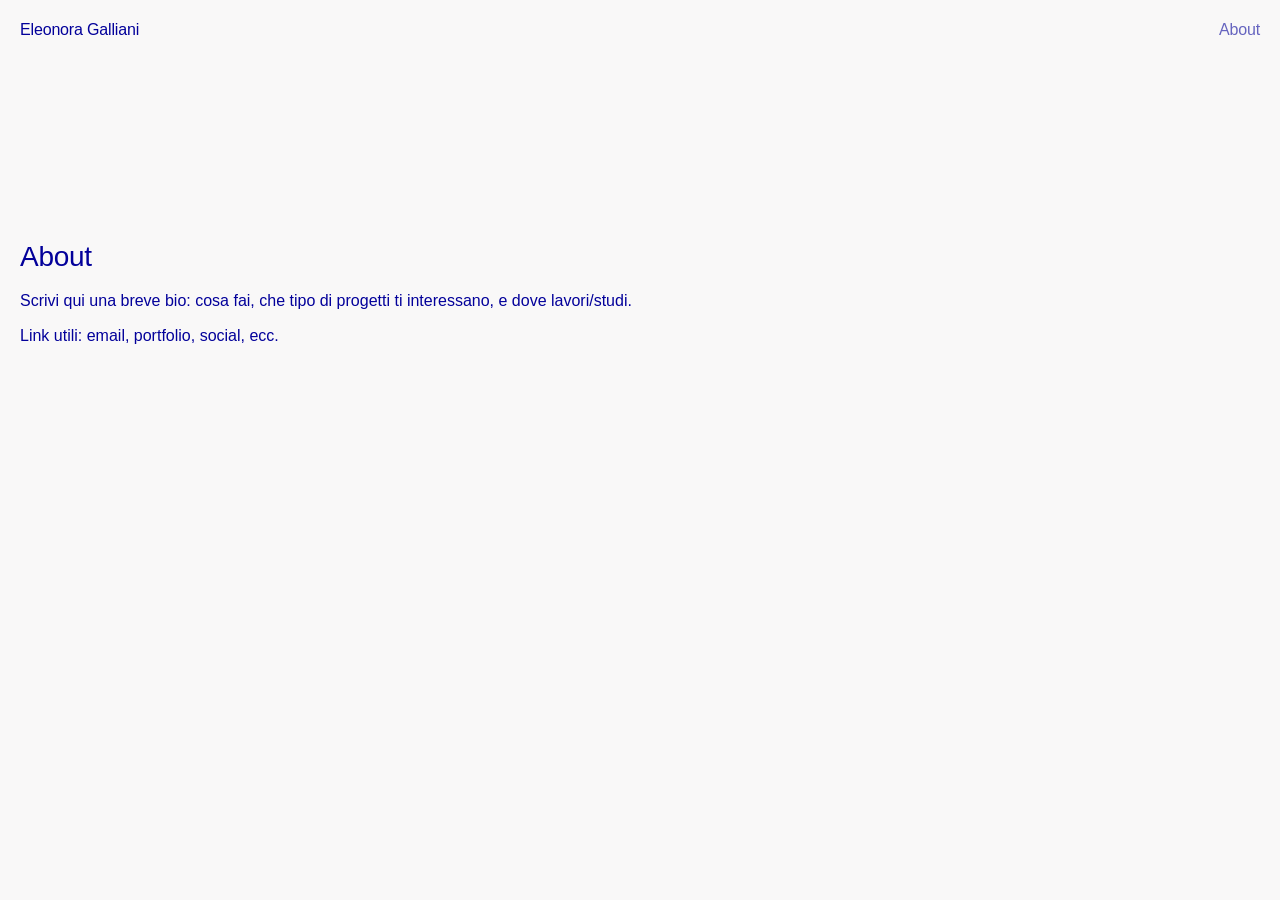
==== about.html @ bce44f4c "primo upload sito" ====
<!DOCTYPE html>
<html lang="it">
<head>
  <meta charset="UTF-8" />
  <meta name="viewport" content="width=device-width, initial-scale=1.0" />
  <title>About — Eleonora Galliani</title>

  <!-- Switzer (Fontshare) -->
  <link rel="preconnect" href="https://fonts.cdnfonts.com" />
  <link href="https://fonts.cdnfonts.com/css/switzer" rel="stylesheet" />

  <link rel="stylesheet" href="css/global.css" />
  <link rel="stylesheet" href="css/about.css" />
</head>

<body class="about">

<header class="site-header reveal">
  <nav class="site-nav">
    <div class="site-left">
      <a class="site-name" href="index.html">Eleonora Galliani</a>
      <a class="site-projects" href="index.html" data-exit="home">← All projects</a>
    </div>
    <a class="site-about is-muted" href="about.html">About</a>
  </nav>
</header>

  <main class="about page">
    <div class="about-content">
      <h1 class="about-title reveal" style="--delay:0ms">About</h1>
      <p class="about-text reveal" style="--delay:80ms">
        Scrivi qui una breve bio: cosa fai, che tipo di progetti ti interessano, e dove lavori/studi.
      </p>
      <p class="about-text reveal" style="--delay:160ms">
        Link utili: email, portfolio, social, ecc.
      </p>
    </div>
  </main>

  <script src="js/about.js"></script>

</body>
</html>
---- css/global.css ----
/* =========================
   GLOBAL
   - tokens (colors/type/layout)
   - base reset
   - page themes
   - header
   - utilities (reveal)
   ========================= */

:root{
  /* Typography */
  --font: "Switzer", -apple-system, BlinkMacSystemFont, "Segoe UI", Roboto, Helvetica, Arial, sans-serif;

  /* Project palettes */
  --p1-bg: rgb(227, 244, 200);
  --p1-text: rgb(30, 110, 19);
  --p1-muted: rgba(30,110,19,0.60);

  --p2-bg: rgb(85, 6, 27);
  --p2-text: rgb(183, 151, 242);
  --p2-muted: rgba(183,151,242,0.60);

  --p3-bg: rgb(255, 206, 238);
  --p3-text: rgb(255, 97, 35);
  --p3-muted: rgba(255, 97, 35,0.60);

  --p4-bg: rgb(168, 217, 255);
  --p4-text: rgb(215, 20, 13);
  --p4-muted: rgba(215, 20 ,13,0.60);

  --p5-bg: rgb(253, 238, 105);
  --p5-text: rgb(51, 137, 224);
  --p5-muted: rgba(51, 137, 224,0.60);

  --p6-bg: rgb(118, 209, 211);
  --p6-text: rgb(16, 0, 164);
  --p6-muted: rgba(16, 0, 164,0.60);

  --p8-bg: rgb(19, 2, 61);
  --p8-text: rgb(218, 129, 165);
  --p8-muted: rgba(218, 129, 165,0.60);

  --p9-bg: rgb(189, 239, 98);
  --p9-text: rgb(86, 43, 21);
  --p9-muted: rgba(86,43,21,0.60);

  --p10-bg: rgb(255, 191, 0);
  --p10-text: rgb(62, 3, 130);
  --p10-muted: rgba(62,3,130,0.60);
}

/* Base reset */
*{ box-sizing: border-box; }
html, body{ height: 100%; }

body{
  margin: 0;
  font-family: var(--font);
  background: var(--page-bg, #efefef);
  color: var(--page-text, #111111);
  line-height: 1.2;
}

img, video{ max-width: 100%; height: auto; }
a{ color: inherit; text-decoration: none; }

/* =========================
   Page themes
   ========================= */

/* Home + About share the same base theme */
body:is(.home, .about){
  --page-bg: #f9f8f8;
  --page-text: rgb(3, 0, 154);
  --muted: rgba(3, 0, 154, 0.60);
}

/* Add BOTH classes on project pages: theme-project + theme-project-1 */
body.theme-project-1{
  --page-bg: var(--p1-bg);
  --page-text: var(--p1-text);
  --muted: var(--p1-muted);
}
body.theme-project-2{
  --page-bg: var(--p2-bg);
  --page-text: var(--p2-text);
  --muted: var(--p2-muted);
}
body.theme-project-3{
  --page-bg: var(--p3-bg);
  --page-text: var(--p3-text);
  --muted: var(--p3-muted);
}
body.theme-project-4{
  --page-bg: var(--p4-bg);
  --page-text: var(--p4-text);
  --muted: var(--p4-muted);
}
body.theme-project-5{
  --page-bg: var(--p5-bg);
  --page-text: var(--p5-text);
  --muted: var(--p5-muted);
}
body.theme-project-6{
  --page-bg: var(--p6-bg);
  --page-text: var(--p6-text);
  --muted: var(--p6-muted);
}
body.theme-project-8{
  --page-bg: var(--p8-bg);
  --page-text: var(--p8-text);
  --muted: var(--p8-muted);
}
body.theme-project-9{
  --page-bg: var(--p9-bg);
  --page-text: var(--p9-text);
  --muted: var(--p9-muted);
}
body.theme-project-10{
  --page-bg: var(--p10-bg);
  --page-text: var(--p10-text);
  --muted: var(--p10-muted);
}


/* =========================
   Header
   Single header, different visibility per page
   ========================= */

.site-header{
  position: fixed;
  top: 0;
  left: 0;
  width: 100%;
  z-index: 1000;
  background: transparent;
}

.site-nav{
  display: grid;
  grid-template-columns: auto 1fr auto; /* left | spacer | right */
  align-items: center;
  padding: 20px;
}

/* Left group: name (left) + all projects (right) */
.site-left{
  display: flex;
  align-items: center;
  justify-content: space-between;
  gap: 16px;
  min-width: 0;
  padding-right: 24px;
}

.site-nav a{
  font-size: 16px;
  font-weight: 500;
  letter-spacing: -0.01em;
  color: var(--page-text, #111);
  white-space: nowrap;
  transition: color 180ms ease;
}

.site-about{ justify-self: end; }

/* Muted state (used e.g. on About page) */
.site-nav a.is-muted{ color: var(--muted, currentColor); }

/* Hover swap: full -> muted, muted -> full */
@media (hover: hover) and (pointer: fine){
  .site-nav a:not(.is-muted):hover{ color: var(--muted, currentColor); }
  .site-nav a.is-muted:hover{ color: var(--page-text, #111); }
}

@media (hover: hover) and (pointer: fine){
  .project-nav a:hover{ color: var(--muted, currentColor); }
}

/* HOME: only About */
body.home .site-left{ display: none; }
/* When left group is hidden, force About into the right column */
body.home .site-about{ grid-column: 3; }

/* ABOUT: hide all projects, keep only About muted */
body.about .site-projects{ display: none; }

/* PROJECT: header aligns with the project grid (info | gallery) */
body.theme-project .site-nav{ grid-template-columns: 0.77fr 1.23fr; }
body.theme-project .site-left{ grid-column: 1; }
body.theme-project .site-about{ grid-column: 2; justify-self: end; }

/* =========================
   Utilities
   ========================= */

/* Text reveal utility (used on home/project/about) */
.reveal{
  opacity: 0;
  transform: translateY(12px);
  transition:
    opacity 600ms ease,
    transform 600ms cubic-bezier(.2,.7,.2,1);
  transition-delay: var(--delay, 0ms);
}

.reveal.is-visible{
  opacity: 1;
  transform: translateY(0);
}

@media (prefers-reduced-motion: reduce){
  .reveal{
    opacity: 1;
    transform: none;
    transition: none;
  }
}
---- css/about.css ----
/* ===== ABOUT ===== */

.about.page{
  padding-top: 240px;
  padding-left: 20px;
  padding-right: 20px;
  padding-bottom: 80px;
}

.about-content{
  max-width: 70ch;
}

.about-title{
  margin: 0 0 16px;
  font-size: 28px;
  font-weight: 500;
  letter-spacing: -0.01em;
}

.about-text{
  margin: 0 0 14px;
  font-size: 16px;
  font-weight: 500;
  line-height: 1.35;
}

@media (max-width: 600px){
  .about-title{ font-size: 24px; }
  .about-text{ font-size: 15px; }
}
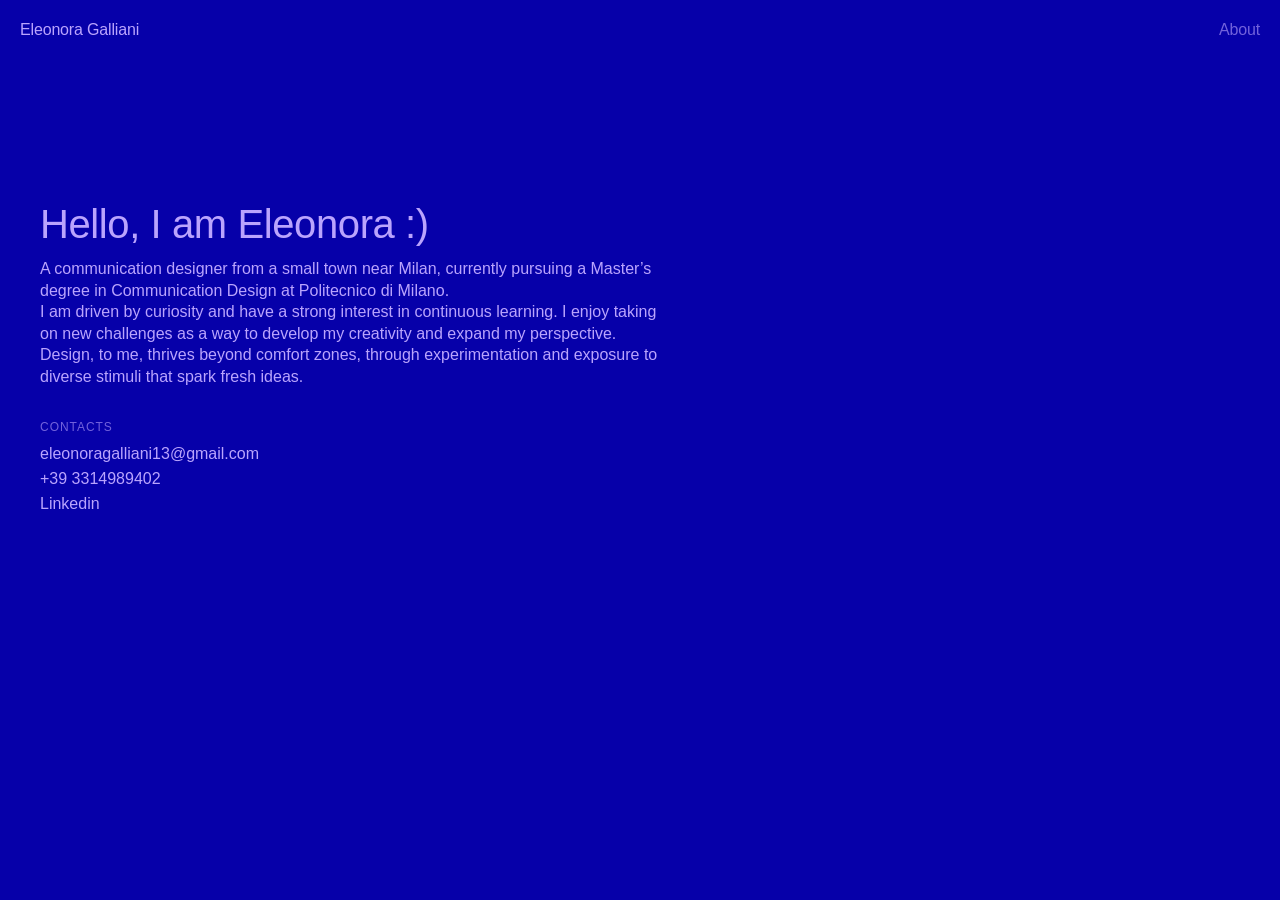
==== commit a20f1e7d: "descrizione breve della modifica" ====
--- a/about.html
+++ b/about.html
@@ -4,6 +4,8 @@
   <meta charset="UTF-8" />
   <meta name="viewport" content="width=device-width, initial-scale=1.0" />
   <title>About — Eleonora Galliani</title>
+
+<link rel="icon" href="favicon.ico">
 
   <!-- Switzer (Fontshare) -->
   <link rel="preconnect" href="https://fonts.cdnfonts.com" />
@@ -14,6 +16,7 @@
 </head>
 
 <body class="about">
+
 
 <header class="site-header reveal">
   <nav class="site-nav">
@@ -27,13 +30,34 @@
 
   <main class="about page">
     <div class="about-content">
-      <h1 class="about-title reveal" style="--delay:0ms">About</h1>
+      <h1 class="about-title reveal" style="--delay:0ms">Hello, I am Eleonora :)</h1>
       <p class="about-text reveal" style="--delay:80ms">
-        Scrivi qui una breve bio: cosa fai, che tipo di progetti ti interessano, e dove lavori/studi.
+A communication designer from a small town near Milan, currently pursuing a Master’s degree in Communication Design at Politecnico di Milano.
+<br />I am driven by curiosity and have a strong interest in continuous learning. I enjoy taking on new challenges as a way to develop my creativity and expand my perspective.
+<br />Design, to me, thrives beyond comfort zones, through experimentation and exposure to diverse stimuli that spark fresh ideas.
       </p>
-      <p class="about-text reveal" style="--delay:160ms">
-        Link utili: email, portfolio, social, ecc.
-      </p>
+      
+
+<section class="contacts">
+  <p class="contacts-label reveal" style="--delay:120ms">CONTACTS</p>
+
+  <ul class="contacts-list">
+    <li class="reveal" style="--delay:160ms">
+      <a href="mailto:eleonoragalliani13@gmail.com">eleonoragalliani13@gmail.com</a>
+    </li>
+
+    <li class="reveal" style="--delay:200ms">
+      <a href="tel:+393314989402">+39 3314989402</a>
+    </li>
+
+    <li class="reveal" style="--delay:240ms">
+      <a href="https://www.linkedin.com/in/eleonora-galliani" target="_blank" rel="noopener">Linkedin</a>
+    </li>
+  </ul>
+</section>
+
+
+
     </div>
   </main>
 
--- a/css/global.css
+++ b/css/global.css
@@ -75,6 +75,7 @@
   --muted: rgba(3, 0, 154, 0.60);
 }
 
+
 /* Add BOTH classes on project pages: theme-project + theme-project-1 */
 body.theme-project-1{
   --page-bg: var(--p1-bg);
@@ -120,6 +121,13 @@
   --page-bg: var(--p10-bg);
   --page-text: var(--p10-text);
   --muted: var(--p10-muted);
+}
+
+/* ===== About theme (override) ===== */
+body.about{
+  --page-bg: rgb(6, 0, 169);                 
+  --page-text: rgb(186, 164, 253);               
+  --muted: rgba(186, 164, 253, 0.60);    
 }
 
 
--- a/css/about.css
+++ b/css/about.css
@@ -1,19 +1,21 @@
 /* ===== ABOUT ===== */
 
-.about.page{
-  padding-top: 240px;
+.about{
+  padding-top: 100px;
   padding-left: 20px;
   padding-right: 20px;
   padding-bottom: 80px;
+  
 }
+
 
 .about-content{
   max-width: 70ch;
 }
 
 .about-title{
-  margin: 0 0 16px;
-  font-size: 28px;
+  margin: 0 0 10px;
+  font-size: 40px;
   font-weight: 500;
   letter-spacing: -0.01em;
 }
@@ -25,6 +27,40 @@
   line-height: 1.35;
 }
 
+/* ===== CONTACTS ===== */
+
+.contacts{
+  margin-top: 32px;
+}
+
+.contacts-label{
+  margin: 0 0 10px;
+  font-size: 12px;
+  letter-spacing: 0.08em;
+  color: var(--muted);
+}
+
+.contacts-list{
+  list-style: none;
+  padding: 0;
+  margin: 0;
+}
+
+.contacts-list li{
+  margin: 0 0 6px;
+}
+
+
+/* hover -> muted (come header) */
+@media (hover: hover) and (pointer: fine){
+  .contacts-list a:hover{
+    color: var(--muted);
+  }
+}
+
+
+
+
 @media (max-width: 600px){
   .about-title{ font-size: 24px; }
   .about-text{ font-size: 15px; }
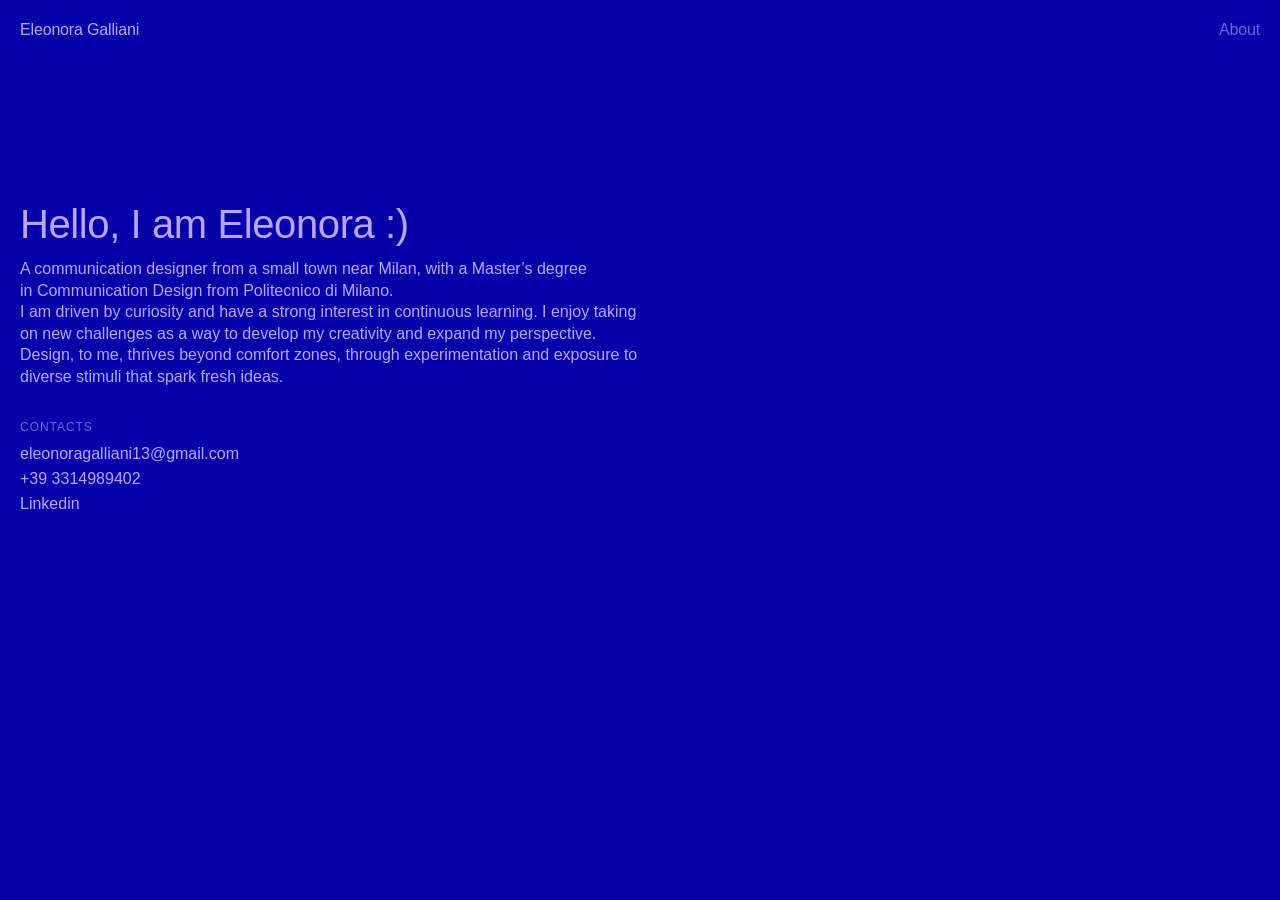
==== commit d1ea2297: "Aggiorna portfolio" ====
--- a/about.html
+++ b/about.html
@@ -32,7 +32,7 @@
     <div class="about-content">
       <h1 class="about-title reveal" style="--delay:0ms">Hello, I am Eleonora :)</h1>
       <p class="about-text reveal" style="--delay:80ms">
-A communication designer from a small town near Milan, currently pursuing a Master’s degree in Communication Design at Politecnico di Milano.
+A communication designer from a small town near Milan, with a Master’s degree <br />in Communication Design from Politecnico di Milano.
 <br />I am driven by curiosity and have a strong interest in continuous learning. I enjoy taking on new challenges as a way to develop my creativity and expand my perspective.
 <br />Design, to me, thrives beyond comfort zones, through experimentation and exposure to diverse stimuli that spark fresh ideas.
       </p>
--- a/css/global.css
+++ b/css/global.css
@@ -12,13 +12,13 @@
   --font: "Switzer", -apple-system, BlinkMacSystemFont, "Segoe UI", Roboto, Helvetica, Arial, sans-serif;
 
   /* Project palettes */
-  --p1-bg: rgb(227, 244, 200);
+  --p1-bg: rgb(200, 247, 114);
   --p1-text: rgb(30, 110, 19);
   --p1-muted: rgba(30,110,19,0.60);
 
-  --p2-bg: rgb(85, 6, 27);
-  --p2-text: rgb(183, 151, 242);
-  --p2-muted: rgba(183,151,242,0.60);
+  --p2-bg: rgb(125, 6, 37);
+  --p2-text: rgb(195, 209, 216);
+  --p2-muted: rgba(195, 209, 216,0.60);
 
   --p3-bg: rgb(255, 206, 238);
   --p3-text: rgb(255, 97, 35);
@@ -40,13 +40,17 @@
   --p8-text: rgb(218, 129, 165);
   --p8-muted: rgba(218, 129, 165,0.60);
 
-  --p9-bg: rgb(189, 239, 98);
-  --p9-text: rgb(86, 43, 21);
-  --p9-muted: rgba(86,43,21,0.60);
-
-  --p10-bg: rgb(255, 191, 0);
+  --p9-bg: rgb(10, 81, 16);
+  --p9-text: rgb(164, 241, 250);
+  --p9-muted: rgba(164,241,250,0.60);
+
+  --p10-bg: rgb(241, 133, 31);
   --p10-text: rgb(62, 3, 130);
   --p10-muted: rgba(62,3,130,0.60);
+
+  --p11-bg: rgb(129, 117, 210);
+  --p11-text: rgb(216, 255, 89);
+  --p11-muted: rgba(216, 255, 89,0.60);
 }
 
 /* Base reset */
@@ -121,6 +125,11 @@
   --page-bg: var(--p10-bg);
   --page-text: var(--p10-text);
   --muted: var(--p10-muted);
+}
+body.theme-project-11{
+  --page-bg: var(--p11-bg);
+  --page-text: var(--p11-text);
+  --muted: var(--p11-muted);
 }
 
 /* ===== About theme (override) ===== */
--- a/css/about.css
+++ b/css/about.css
@@ -2,8 +2,8 @@
 
 .about{
   padding-top: 100px;
-  padding-left: 20px;
-  padding-right: 20px;
+  padding-left: 10px;
+  padding-right: 10px;
   padding-bottom: 80px;
   
 }
@@ -59,6 +59,11 @@
 }
 
 
+@media (max-width: 900px){
+  .about-content{
+    max-width: none;
+  }
+}
 
 
 @media (max-width: 600px){
